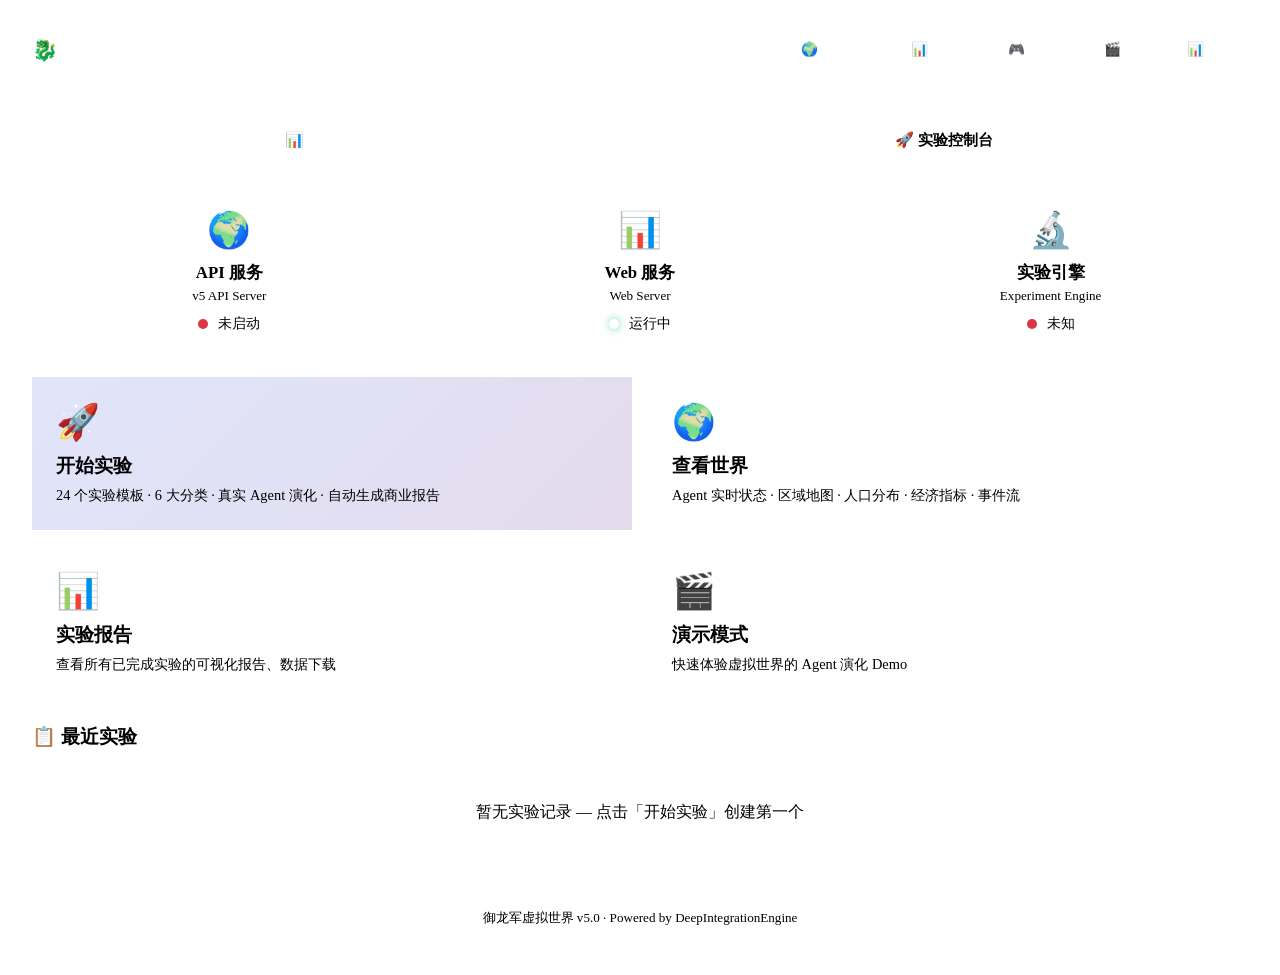
==== web/console.html @ caf09eec "Initial commit: VanX 万象界 v1.0 — 万人万相，自成一界" ====
﻿<!DOCTYPE html>
<html lang="zh-CN">
<head>
    <meta charset="UTF-8">
    <meta name="viewport" content="width=device-width, initial-scale=1.0">
    <title>御龙军虚拟世界 - 实验控制台 v5.0</title>
    <link rel="stylesheet" href="/css/main.css">
    <style>
    /* ============================================================
     * 控制台页面专用样式 — 基于 main.css CSS 变量
     * ============================================================ */

    /* --- 覆盖 header 使其适配控制台 --- */
    .console-header {
        background: linear-gradient(135deg, var(--purple), var(--violet));
        padding: 14px 24px;
        display: flex;
        align-items: center;
        justify-content: space-between;
        flex-wrap: wrap;
        gap: 10px;
        position: sticky;
        top: 0;
        z-index: 1000;
    }
    .console-header h1 { font-size: 1.3em; color: #fff; white-space: nowrap; }
    .console-header .nav-links { display: flex; gap: 8px; align-items: center; }
    .console-header .nav-links a {
        color: #fff; text-decoration: none; font-size: .85em;
        padding: 5px 12px; border-radius: 6px;
        background: rgba(255,255,255,.15); border: 1px solid rgba(255,255,255,.25);
        transition: all .2s;
    }
    .console-header .nav-links a:hover { background: rgba(255,255,255,.3); }

    /* --- 主容器 --- */
    .console-container {
        max-width: 1300px; margin: 0 auto; padding: 24px;
    }

    /* --- Dashboard: 服务状态行 --- */
    .status-row {
        display: grid; grid-template-columns: repeat(3, 1fr); gap: 16px; margin-bottom: 24px;
    }
    .status-card {
        background: var(--card); border: 1px solid var(--border);
        border-radius: var(--radius); padding: 20px; text-align: center;
        transition: all .3s;
    }
    .status-card:hover { border-color: var(--purple); transform: translateY(-3px); }
    .status-card .icon { font-size: 2.2em; margin-bottom: 10px; }
    .status-card .name { font-size: 1.05em; font-weight: bold; margin-bottom: 4px; color: var(--text); }
    .status-card .port { font-size: .82em; color: var(--muted); margin-bottom: 10px; }
    .status-dot {
        display: inline-block; width: 10px; height: 10px; border-radius: 50%;
        margin-right: 6px; background: #6c757d; vertical-align: middle;
    }
    .status-dot.online { background: var(--green); box-shadow: 0 0 8px rgba(0,184,148,.6); }
    .status-dot.offline { background: #dc3545; }
    .status-text { font-size: .88em; color: var(--text2); }

    /* --- Dashboard: 功能入口网格 --- */
    .nav-grid {
        display: grid; grid-template-columns: repeat(2, 1fr); gap: 16px; margin-bottom: 24px;
    }
    .nav-card {
        background: var(--card); border: 1px solid var(--border);
        border-radius: var(--radius); padding: 24px; cursor: pointer;
        transition: all .3s; text-decoration: none; color: inherit; display: block;
    }
    .nav-card:hover {
        border-color: var(--purple); transform: translateY(-4px);
        box-shadow: 0 10px 30px rgba(102,126,234,.25);
    }
    .nav-card.primary {
        background: linear-gradient(135deg, rgba(102,126,234,0.2) 0%, rgba(118,75,162,0.2) 100%);
        border-color: rgba(102,126,234,.4);
    }
    .nav-card .card-icon { font-size: 2.2em; margin-bottom: 10px; }
    .nav-card .card-title { font-size: 1.2em; font-weight: bold; margin-bottom: 6px; color: var(--text); }
    .nav-card .card-desc { font-size: .9em; color: var(--muted); line-height: 1.5; }

    /* --- Dashboard: 最近实验 --- */
    .section-title { font-size: 1.2em; font-weight: bold; margin-bottom: 12px; color: var(--purple); }
    .dash-panel {
        background: var(--card); border: 1px solid var(--border);
        border-radius: var(--radius); padding: 20px;
    }
    .recent-item {
        display: flex; justify-content: space-between; align-items: center;
        padding: 10px 0; border-bottom: 1px solid var(--border);
    }
    .recent-item:last-child { border-bottom: none; }
    .recent-name { font-weight: bold; color: var(--text); }
    .recent-meta { font-size: .82em; color: var(--muted); margin-top: 2px; }
    .badge {
        padding: 4px 12px; border-radius: 12px; font-size: .8em; font-weight: bold;
    }
    .badge-ok { background: var(--green); color: white; }
    .badge-run { background: var(--yellow); color: #333; }
    .badge-fail { background: #dc3545; color: white; }
    .empty-text { text-align: center; color: var(--muted); padding: 20px; }

    /* --- 步骤条 --- */
    .steps {
        display: flex; justify-content: center; gap: 12px; margin-bottom: 28px; align-items: flex-start;
    }
    .step-item { text-align: center; }
    .step-dot {
        width: 40px; height: 40px; border-radius: 50%;
        background: rgba(255,255,255,0.08); color: var(--muted);
        display: flex; align-items: center; justify-content: center;
        font-weight: bold; font-size: 1.1em; transition: all .3s;
        margin: 0 auto 4px;
    }
    .step-dot.active { background: var(--purple); color: white; box-shadow: 0 0 20px rgba(102,126,234,.5); }
    .step-dot.done { background: var(--green); color: white; }
    .step-label { font-size: .78em; color: var(--muted); }
    .step-connector {
        width: 40px; height: 2px; background: var(--border); margin-top: 19px;
    }

    /* --- 通用面板 --- */
    .c-panel {
        background: var(--card); border: 1px solid var(--border);
        border-radius: var(--radius); padding: 28px; margin-bottom: 20px;
    }
    .c-panel h2 { color: var(--purple); margin-bottom: 18px; font-size: 1.3em; }

    /* --- 分类筛选按钮 --- */
    .filter-bar { display: flex; gap: 8px; margin-bottom: 18px; flex-wrap: wrap; }
    .filter-btn {
        padding: 7px 16px; border-radius: 20px; border: 1px solid var(--border);
        background: transparent; color: var(--text2); cursor: pointer;
        font-size: .9em; transition: all .2s;
    }
    .filter-btn:hover, .filter-btn.active {
        background: var(--purple); color: white; border-color: var(--purple);
    }

    /* --- 模板网格 --- */
    .template-grid {
        display: grid; grid-template-columns: repeat(auto-fill, minmax(280px, 1fr));
        gap: 14px; margin-bottom: 18px;
    }
    .tpl-card {
        background: rgba(255,255,255,0.03); border: 2px solid var(--border);
        border-radius: var(--radius); padding: 16px; cursor: pointer; transition: all .3s;
    }
    .tpl-card:hover { border-color: var(--purple); transform: translateY(-3px); box-shadow: 0 8px 25px rgba(102,126,234,.2); }
    .tpl-card.selected { border-color: var(--purple); background: rgba(102,126,234,0.15); }
    .tpl-card .cat-badge {
        display: inline-block; font-size: .78em; padding: 2px 10px;
        border-radius: 10px; background: rgba(102,126,234,.25); margin-bottom: 6px; color: var(--text2);
    }
    .tpl-card .tpl-name { font-size: 1.1em; font-weight: bold; margin-bottom: 5px; color: var(--text); }
    .tpl-card .tpl-desc { font-size: .85em; color: var(--muted); margin-bottom: 6px; line-height: 1.4; }
    .tpl-card .tpl-meta { font-size: .8em; color: var(--muted); }
    .tpl-card .tpl-metrics { font-size: .78em; color: var(--muted); margin-top: 5px; }

    /* --- 配置表单 --- */
    .config-grid { display: grid; grid-template-columns: 1fr 1fr; gap: 18px; }
    .config-group label { display: block; font-weight: bold; margin-bottom: 6px; color: var(--text2); font-size: .92em; }
    .config-group select,
    .config-group input,
    .config-group textarea {
        width: 100%; padding: 10px; border: 1px solid var(--border);
        border-radius: 8px; background: rgba(255,255,255,0.05); color: var(--text);
        font-size: .95em; font-family: inherit;
    }
    .config-group select option { background: var(--bg2); color: var(--text); }
    .config-group textarea { resize: vertical; }
    .config-summary {
        background: rgba(102,126,234,0.1); border: 1px solid rgba(102,126,234,.25);
        border-radius: 10px; padding: 18px; margin-top: 18px;
    }
    .config-summary h3 { margin-bottom: 10px; color: var(--purple); font-size: 1.05em; }
    .config-summary .row {
        display: flex; justify-content: space-between; padding: 5px 0;
        border-bottom: 1px solid rgba(255,255,255,0.04); font-size: .92em;
    }
    .config-summary .row:last-child { border-bottom: none; }

    /* --- 用户自定义区（紫色渐变边框卡片） --- */
    .user-context-box {
        background: linear-gradient(var(--card), var(--card)) padding-box,
                    linear-gradient(135deg, #667eea, #764ba2, #667eea) border-box;
        border: 2px solid transparent;
        border-radius: var(--radius); padding: 24px; margin-bottom: 24px;
        position: relative;
        box-shadow: 0 4px 20px rgba(102,126,234,0.15);
    }
    .user-context-box:hover {
        box-shadow: 0 6px 30px rgba(102,126,234,0.25);
    }
    .user-context-box h3 { color: var(--purple); margin-bottom: 16px; font-size: 1.1em; }
    .smart-btn {
        margin-top: 10px; padding: 9px 22px;
        background: linear-gradient(90deg, #667eea, #764ba2);
        color: white; border: none; border-radius: 6px; cursor: pointer; font-size: .9em;
        transition: all .3s; font-weight: bold;
    }
    .smart-btn:hover {
        opacity: .9; transform: translateY(-1px);
        box-shadow: 0 4px 15px rgba(102,126,234,.4);
    }
    .smart-btn:disabled { opacity: .5; cursor: not-allowed; transform: none; box-shadow: none; }
    .analyze-status { margin-left: 10px; font-size: .82em; color: var(--muted); }

    /* --- 操作按钮 --- */
    .actions { display: flex; gap: 14px; justify-content: center; margin-top: 22px; }
    .btn {
        padding: 12px 30px; border: none; border-radius: 8px; font-size: 1em;
        font-weight: bold; cursor: pointer; transition: all .3s;
    }
    .btn-primary {
        background: linear-gradient(135deg, var(--purple) 0%, var(--violet) 100%); color: white;
    }
    .btn-primary:hover { opacity: .9; transform: translateY(-2px); box-shadow: 0 5px 20px rgba(102,126,234,.35); }
    .btn-primary:disabled { opacity: .4; cursor: not-allowed; transform: none; box-shadow: none; }
    .btn-secondary { background: rgba(255,255,255,0.08); color: var(--text2); border: 1px solid var(--border); }
    .btn-secondary:hover { background: rgba(255,255,255,0.15); }
    .btn-danger { background: #dc3545; color: white; }

    /* --- 进度显示 --- */
    .progress-container { text-align: center; padding: 40px 20px; }
    .progress-bar-wrap {
        width: 100%; height: 24px; background: rgba(255,255,255,0.06);
        border-radius: 12px; overflow: hidden; margin: 18px 0;
    }
    .progress-fill {
        height: 100%; background: linear-gradient(90deg, var(--purple), var(--violet), var(--green));
        width: 0%; transition: width .5s; border-radius: 12px;
    }
    .progress-pct { font-size: 2.2em; font-weight: bold; color: var(--purple); }
    .progress-stage { font-size: 1.05em; margin-top: 10px; color: var(--text2); }

    /* --- 报告区 --- */
    .report-box {
        background: rgba(0,0,0,0.25); border: 1px solid var(--border);
        border-radius: 10px; padding: 22px;
        white-space: pre-wrap; font-family: 'Consolas', 'Courier New', monospace;
        font-size: .88em; max-height: 600px; overflow-y: auto;
        line-height: 1.6; color: var(--text2);
    }
    .report-actions { display: flex; gap: 10px; margin-bottom: 14px; flex-wrap: wrap; }

    /* --- 实验历史列表 --- */
    .exp-list { margin-top: 12px; }
    .exp-item {
        display: flex; justify-content: space-between; align-items: center;
        padding: 12px 14px; background: rgba(255,255,255,0.03); border-radius: 8px;
        margin-bottom: 8px; border: 1px solid var(--border);
    }
    .status-badge {
        padding: 4px 12px; border-radius: 12px; font-size: .82em; font-weight: bold;
    }
    .status-completed { background: var(--green); color: white; }
    .status-running { background: var(--yellow); color: #333; }
    .status-failed { background: #dc3545; color: white; }
    .status-pending { background: #6c757d; color: white; }
    .status-initializing { background: var(--cyan); color: #333; }
    .status-generating_report { background: var(--yellow); color: #333; }

    .hidden { display: none !important; }

    .footer-console {
        text-align: center; margin-top: 30px; padding: 16px;
        color: var(--muted); font-size: .82em;
    }

    /* --- 视图切换 --- */
    .view-tabs {
        display: flex; gap: 0; margin-bottom: 24px; background: var(--card);
        border-radius: var(--radius); overflow: hidden; border: 1px solid var(--border);
    }
    .view-tab {
        flex: 1; padding: 14px; text-align: center; cursor: pointer;
        font-weight: bold; color: var(--muted); transition: all .2s;
        border: none; background: none; font-size: .95em;
    }
    .view-tab:hover { color: var(--text); background: rgba(255,255,255,0.04); }
    .view-tab.active {
        color: white; background: var(--purple);
    }

    @media (max-width: 768px) {
        .status-row { grid-template-columns: 1fr; }
        .nav-grid { grid-template-columns: 1fr; }
        .config-grid { grid-template-columns: 1fr; }
        .template-grid { grid-template-columns: 1fr; }
        .console-header { flex-direction: column; text-align: center; }
    }
    </style>
</head>
<body>

<!-- ============================================================ -->
<!-- Header 导航 -->
<!-- ============================================================ -->
<div class="console-header">
    <h1>🐉 御龙军虚拟世界 · 实验控制台</h1>
    <nav class="nav-links" style="display:flex;gap:8px;align-items:center">
        <a href="/" class="nav-btn">🌍 世界地图</a>
        <a href="/dashboard" class="nav-btn">📊 仪表盘</a>
        <a href="/console" class="nav-btn active">🎮 控制台</a>
        <a href="/demo" class="nav-btn">🎬 演示</a>
        <a href="/reports" class="nav-btn">📊 报告</a>
    </nav>
</div>

<!-- ============================================================ -->
<!-- 主容器 -->
<!-- ============================================================ -->
<div class="console-container">

    <!-- 视图切换：Dashboard / 实验控制台 -->
    <div class="view-tabs">
        <button class="view-tab active" onclick="switchView('dashboard', this)">📊 Dashboard</button>
        <button class="view-tab" onclick="switchView('experiment', this)">🚀 实验控制台</button>
    </div>

    <!-- ========== Dashboard 视图 ========== -->
    <div id="viewDashboard">

        <!-- 服务状态 -->
        <div class="status-row">
            <div class="status-card">
                <div class="icon">🌍</div>
                <div class="name">API 服务</div>
                <div class="port">v5 API Server</div>
                <div>
                    <span class="status-dot" id="dotApi"></span>
                    <span class="status-text" id="stApi">检测中...</span>
                </div>
            </div>
            <div class="status-card">
                <div class="icon">📊</div>
                <div class="name">Web 服务</div>
                <div class="port">Web Server</div>
                <div>
                    <span class="status-dot online" id="dotWeb"></span>
                    <span class="status-text" id="stWeb">运行中</span>
                </div>
            </div>
            <div class="status-card">
                <div class="icon">🔬</div>
                <div class="name">实验引擎</div>
                <div class="port">Experiment Engine</div>
                <div>
                    <span class="status-dot" id="dotExp"></span>
                    <span class="status-text" id="stExp">检测中...</span>
                </div>
            </div>
        </div>

        <!-- 快捷入口 -->
        <div class="nav-grid">
            <a class="nav-card primary" href="javascript:void(0)" onclick="switchView('experiment', document.querySelectorAll('.view-tab')[1])">
                <div class="card-icon">🚀</div>
                <div class="card-title">开始实验</div>
                <div class="card-desc">24 个实验模板 · 6 大分类 · 真实 Agent 演化 · 自动生成商业报告</div>
            </a>
            <a class="nav-card" href="/">
                <div class="card-icon">🌍</div>
                <div class="card-title">查看世界</div>
                <div class="card-desc">Agent 实时状态 · 区域地图 · 人口分布 · 经济指标 · 事件流</div>
            </a>
            <a class="nav-card" href="/reports">
                <div class="card-icon">📊</div>
                <div class="card-title">实验报告</div>
                <div class="card-desc">查看所有已完成实验的可视化报告、数据下载</div>
            </a>
            <a class="nav-card" href="/demo">
                <div class="card-icon">🎬</div>
                <div class="card-title">演示模式</div>
                <div class="card-desc">快速体验虚拟世界的 Agent 演化 Demo</div>
            </a>
        </div>

        <!-- 最近实验 -->
        <div class="section-title">📋 最近实验</div>
        <div class="dash-panel">
            <div id="recentExps">
                <div class="empty-text">暂无实验记录 — 点击「开始实验」创建第一个</div>
            </div>
        </div>
    </div>

    <!-- ========== 实验控制台视图 ========== -->
    <div id="viewExperiment" class="hidden">

        <!-- 步骤条 -->
        <div class="steps">
            <div class="step-item">
                <div class="step-dot active" id="sd1">1</div>
                <div class="step-label">选模板</div>
            </div>
            <div class="step-connector"></div>
            <div class="step-item">
                <div class="step-dot" id="sd2">2</div>
                <div class="step-label">配参数</div>
            </div>
            <div class="step-connector"></div>
            <div class="step-item">
                <div class="step-dot" id="sd3">3</div>
                <div class="step-label">运行</div>
            </div>
            <div class="step-connector"></div>
            <div class="step-item">
                <div class="step-dot" id="sd4">4</div>
                <div class="step-label">查看结果</div>
            </div>
        </div>

        <!-- STEP 1: 选择模板 -->
        <div class="c-panel" id="step1">
            <h2>🎯 第 1 步：选择实验模板（24 个场景）</h2>
            <div class="filter-bar" id="filterBar"></div>
            <div class="template-grid" id="templateGrid"></div>
            <div class="actions">
                <button class="btn btn-primary" id="btnToStep2" disabled onclick="goStep(2)">
                    下一步：配置参数 →
                </button>
            </div>
        </div>

        <!-- STEP 2: 配置参数 -->
        <div class="c-panel hidden" id="step2">
            <h2>⚙️ 第 2 步：描述你的项目 & 配置参数</h2>

            <!-- 用户自定义区（紫色渐变边框卡片） -->
            <div class="user-context-box">
                <h3>📝 你的项目信息（选填但强烈建议填写）</h3>
                <div class="config-group" style="margin-bottom:16px;">
                    <label>📄 项目/产品/政策描述</label>
                    <textarea id="cfgDescription" rows="4"
                        placeholder="例如：我们正在开发一款面向 Z 世代的社交健身 App，主打运动打卡 + 社交分享，计划 Q3 上线..."></textarea>
                    <div style="display:flex; align-items:center; margin-top:10px; gap:10px;">
                        <button class="smart-btn" id="btnSmartAnalyze" onclick="smartAnalyze()">🤖 智能分析（根据描述自动填充下方字段）</button>
                        <span class="analyze-status" id="analyzeStatus"></span>
                    </div>
                </div>
                <div style="display:grid; grid-template-columns:1fr 1fr; gap:15px;">
                    <div class="config-group">
                        <label>🎯 最关注的指标（你最想看什么结果）</label>
                        <textarea id="cfgFocusMetrics" rows="2"
                            placeholder="例如：用户留存率、月活增长、付费转化率、口碑传播系数"></textarea>
                    </div>
                    <div class="config-group">
                        <label>✅ 期望达到的目标效果</label>
                        <textarea id="cfgGoals" rows="2"
                            placeholder="例如：6 个月内月活突破 50 万、留存率 > 40%、付费率 > 5%"></textarea>
                    </div>
                </div>
                <div class="config-group" style="margin-top:15px;">
                    <label>⚠️ 特别担心的风险（可选）</label>
                    <input id="cfgRisks" type="text" placeholder="例如：竞品抄袭、用户增长瓶颈、资金链断裂">
                </div>
            </div>

            <!-- 演化参数 -->
            <h3 style="color:var(--purple); margin-bottom:14px;">🔧 演化参数</h3>
            <div class="config-grid">
                <div class="config-group">
                    <label>👥 Agent 数量</label>
                    <select id="cfgAgents">
                        <option value="200">200（极速测试，~30秒）</option>
                        <option value="500">500（快速测试，~1分钟）</option>
                        <option value="1000" selected>1,000（标准，~2分钟）</option>
                        <option value="3000">3,000（精确，~5分钟）</option>
                        <option value="5000">5,000（高精度，~10分钟）</option>
                        <option value="10000">10,000（专业级，~20分钟）</option>
                    </select>
                </div>
                <div class="config-group">
                    <label>⏱️ 演化时长</label>
                    <select id="cfgDuration">
                        <option value="6">6 个月（快速验证）</option>
                        <option value="12" selected>12 个月（标准周期）</option>
                        <option value="24">24 个月（中期趋势）</option>
                        <option value="60">60 个月（长期分析）</option>
                        <option value="120">120 个月（深度研究）</option>
                    </select>
                </div>
                <div class="config-group">
                    <label>⚡ 时间倍速</label>
                    <select id="cfgSpeed">
                        <option value="1">1x（实时）</option>
                        <option value="2">2x</option>
                        <option value="5">5x</option>
                        <option value="10" selected>10x</option>
                        <option value="50">50x</option>
                        <option value="100">100x</option>
                    </select>
                </div>
                <div class="config-group">
                    <label>🔬 A/B 对比测试</label>
                    <div style="display:flex;align-items:center;gap:10px;margin-top:5px;">
                        <label style="display:flex;align-items:center;gap:6px;cursor:pointer;font-size:.9em;">
                            <input type="checkbox" id="cfgABTest" onchange="toggleABConfig()"> 启用 A/B 对比
                        </label>
                    </div>
                    <div id="abConfigPanel" style="display:none;margin-top:10px;padding:12px;background:rgba(102,126,234,0.08);border:1px solid rgba(102,126,234,0.2);border-radius:8px;">
                        <label style="font-size:.85em;color:var(--text2);">对照组描述（B 组，默认无干预）</label>
                        <textarea id="cfgABVariant" rows="2" placeholder="例如：不做任何营销推广，保持自然增长" style="width:100%;padding:8px;border:1px solid rgba(255,255,255,0.15);border-radius:6px;background:rgba(255,255,255,0.06);color:var(--text);font-size:.9em;margin-top:4px;resize:vertical;"></textarea>
                    </div>
                </div>
            </div>
            <div class="config-summary" id="configSummary"></div>
            <div class="actions">
                <button class="btn btn-secondary" onclick="goStep(1)">← 返回选模板</button>
                <button class="btn btn-primary" onclick="startExperiment()">🚀 启动实验</button>
            </div>
        </div>

        <!-- STEP 3: 执行进度 -->
        <div class="c-panel hidden" id="step3">
            <div class="progress-container">
                <h2 style="color:var(--purple);">🔬 实验执行中</h2>
                <div class="progress-pct" id="pctText">0%</div>
                <div class="progress-bar-wrap"><div class="progress-fill" id="progressFill"></div></div>
                <div class="progress-stage" id="stageText">准备中...</div>
                <div style="margin-top:18px; color:var(--muted);" id="expIdText"></div>
            </div>
        </div>

        <!-- STEP 4: 报告 -->
        <div class="c-panel hidden" id="step4">
            <h2>📊 实验报告</h2>
            <div class="report-actions">
                <button class="btn btn-primary" onclick="goStep(1)">🔄 启动新实验</button>
                <button class="btn btn-secondary" onclick="downloadReport('excel')">📥 下载报告</button>
                <button class="btn btn-secondary" id="btnVisual" style="display:none" onclick="openVisualReport()">📊 查看可视化报告</button>
                <button class="btn btn-secondary" id="btnCSV" style="display:none" onclick="downloadCSV()">📈 下载月度数据CSV</button>
            </div>
            <div class="report-box" id="reportContent"></div>
        </div>

        <!-- 实验历史 -->
        <div class="c-panel" style="margin-top:16px;">
            <h2>📋 实验历史</h2>
            <div class="exp-list" id="expList">
                <p style="color:var(--muted); text-align:center;">暂无实验记录</p>
            </div>
        </div>
    </div>

    <div class="footer-console">
        御龙军虚拟世界 v5.0 · Powered by DeepIntegrationEngine
    </div>
</div>

<!-- ============================================================ -->
<!-- JavaScript -->
<!-- ============================================================ -->
<script>
// ---- 分类映射 ----
const catMap = {
    "education": {"icon": "📚", "label": "教育"},
    "business": {"icon": "💼", "label": "商业"},
    "policy": {"icon": "🏛️", "label": "政策"},
    "social": {"icon": "👥", "label": "社会"},
    "health": {"icon": "🏥", "label": "健康"},
    "tech": {"icon": "💻", "label": "科技"}
};

// ---- 模板预设文字 ----
const PRESETS = {
    'biz_001': { desc: '我们计划推出一款新产品/服务，目标市场为[请填写目标人群]，定价约[X]元，主打[核心卖点]。', focus: '市场渗透率、用户增长率、客户满意度、利润率、复购率', goals: '上线6个月内获得[X]名付费用户，月营收突破[X]万元', risks: '竞品模仿、获客成本过高、用户留存不足' },
    'biz_002': { desc: '我们正在对比两种营销策略：[策略A] vs [策略B]，预算各[X]万元。', focus: '转化率、客户获取成本(CAC)、品牌知名度、ROI', goals: 'ROI达到3倍以上，单个获客成本控制在[X]元以内', risks: '预算浪费、渠道效果不达预期' },
    'biz_003': { desc: '公司正在进行[数字化转型/组织架构调整]，涉及[X]名员工。', focus: '员工满意度、离职率、生产率、变革接受度', goals: '变革后生产率提升20%，员工满意度>70分', risks: '员工抵触、关键人才流失' },
    'biz_004': { desc: '在[城市/地区]建设创业孵化器，目标吸引[X]个创业团队。', focus: '创业率、初创企业存活率、创新指数、就业创造数', goals: '3年内孵化[X]家企业，存活率>60%', risks: '优质项目不足、资金回报周期长' },
    'edu_001': { desc: '在[地区]推行[教育政策/课程改革]，覆盖[X]所学校。', focus: '升学率、就业率、平均收入、教育满意度', goals: '升学率提升至70%以上，就业率>90%', risks: '师资不足、执行阻力、资金不到位' },
    'edu_002': { desc: '研究[地区/群体]的教育公平问题。', focus: '阶层流动性、教育基尼系数、奖学金覆盖率', goals: '阶层流动性提升至30%以上', risks: '数据偏差、政策执行不力' },
    'edu_003': { desc: '评估在线教育平台对传统教育的影响。', focus: '在线课程注册率、学习效果、完课率、成本效益', goals: '在线学习效果达到线下80%以上', risks: '学习效果不佳、数字鸿沟' },
    'edu_004': { desc: '推动终身学习文化，为在职人员提供技能培训。', focus: '成人学习参与率、职业转换率、收入增长', goals: '成人学习参与率达50%', risks: '学习动力不足、时间冲突' },
    'pol_001': { desc: '评估税收政策调整对经济和社会的影响。', focus: 'GDP增长、贫富差距(基尼系数)、税收收入', goals: 'GDP增长3%以上，基尼系数降至0.35以下', risks: '资本外流、企业外迁' },
    'pol_002': { desc: '试行全民基本收入(UBI)，每人每月发放[X]元。', focus: '就业率、贫困率、幸福感、创业率', goals: '贫困率降至5%以下', risks: '通胀、财政压力、工作积极性下降' },
    'pol_003': { desc: '推行住房政策，目标解决[X]万人的住房问题。', focus: '房价收入比、住房自有率、租房负担率', goals: '房价收入比降至5以下', risks: '房价扭曲、市场扭曲' },
    'pol_004': { desc: '推行医疗改革方案，覆盖[X]万人。', focus: '人均医疗支出、预期寿命、满意度', goals: '预期寿命提升至82岁', risks: '财政负担、医疗资源不足' },
    'soc_001': { desc: '模拟城市化进程，研究人口迁移影响。', focus: '城市化率、城乡收入差距、通勤时间', goals: '城市化率达75%', risks: '城市病、农村空心化' },
    'soc_002': { desc: '研究人口老龄化趋势及影响。', focus: '抚养比、养老金可持续性、医疗支出', goals: '养老金可持续性>80%', risks: '劳动力短缺、养老金缺口' },
    'soc_003': { desc: '研究影响社会阶层流动的因素。', focus: '代际收入弹性、教育流动性、职业流动性', goals: '代际收入弹性降至0.3以下', risks: '数据局限、政策滞后' },
    'soc_004': { desc: '模拟多元文化融合过程。', focus: '文化多样性指数、社会凝聚力、歧视事件率', goals: '社会凝聚力>70分', risks: '文化冲突、极端主义' },
    'hlt_001': { desc: '模拟传染病在人群中的传播。', focus: '感染率、死亡率、医疗挤兑程度', goals: '感染率控制在30%以下', risks: '变异、防控疲劳' },
    'hlt_002': { desc: '研究工作压力对心理健康的影响。', focus: '抑郁率、焦虑率、心理治疗覆盖率', goals: '抑郁率控制在10%以下', risks: '污名化、资源不足' },
    'hlt_003': { desc: '推广健康生活方式干预计划。', focus: '肥胖率、运动参与率、慢性病发病率', goals: '肥胖率降至20%以下', risks: '依从性差、效果滞后' },
    'hlt_004': { desc: '优化医疗资源分配。', focus: '等待时间、治疗可及性、健康结果', goals: '平均等待时间<30分钟', risks: '资源争夺、技术障碍' },
    'tech_001': { desc: '研究新技术在行业中的扩散规律。', focus: '采用率、扩散速度、创新者比例', goals: '技术采用率达70%', risks: '技术壁垒、成本过高' },
    'tech_002': { desc: '评估AI自动化对就业的影响。', focus: '失业率、生产率、收入不平等', goals: '失业率控制在6%以下', risks: '大规模失业、技能断层' },
    'tech_003': { desc: '研究社交媒体对舆论的影响。', focus: '信息传播速度、极化程度、假新闻比例', goals: '社会极化程度<0.4', risks: '信息茧房、极端化' },
    'tech_004': { desc: '模拟绿色技术转型路径。', focus: '碳排放量、绿色就业数、转型成本', goals: '碳排放减少50%', risks: '转型成本过高、能源安全' }
};

const CAT_PRESETS = {
    'business': { desc: '我们计划推出一款新产品/服务...', focus: '市场渗透率、用户增长率、客户满意度', goals: '6个月内达到核心目标', risks: '竞品、获客成本、留存' },
    'education': { desc: '我们计划推行一项教育改革...', focus: '升学率、就业率、学习效果', goals: '提升教育质量和公平性', risks: '执行阻力、资金、效果滞后' },
    'policy': { desc: '我们计划推行一项公共政策...', focus: 'GDP、就业率、公平性指标', goals: '改善社会经济指标', risks: '政治阻力、执行偏差' },
    'social': { desc: '研究某个社会现象/趋势...', focus: '社会流动性、公平性、幸福感', goals: '促进社会和谐发展', risks: '数据偏差、文化因素' },
    'health': { desc: '推行一项健康干预/医疗改革...', focus: '发病率、治疗率、医疗支出', goals: '改善人群健康水平', risks: '依从性、资源不足' },
    'tech': { desc: '研究一项新技术的影响/推广...', focus: '采用率、生产率、就业影响', goals: '促进技术进步和产业升级', risks: '技术壁垒、社会冲击' }
};

// ---- 状态变量 ----
let templates = [];
let selectedTemplate = null;
let currentExpId = null;
let pollTimer = null;

// ============================================================
// 视图切换
// ============================================================
function switchView(view, tabEl) {
    document.querySelectorAll('.view-tab').forEach(t => t.classList.remove('active'));
    tabEl.classList.add('active');
    document.getElementById('viewDashboard').classList.toggle('hidden', view !== 'dashboard');
    document.getElementById('viewExperiment').classList.toggle('hidden', view !== 'experiment');
}

// ============================================================
// Dashboard: 服务状态检测
// ============================================================
function checkApiStatus() {
    fetch('/api/stats', { signal: AbortSignal.timeout(3000) })
        .then(r => {
            if (r.ok) {
                document.getElementById('dotApi').classList.add('online');
                document.getElementById('dotApi').classList.remove('offline');
                document.getElementById('stApi').textContent = '运行中';
                document.getElementById('dotExp').classList.add('online');
                document.getElementById('dotExp').classList.remove('offline');
                document.getElementById('stExp').textContent = '就绪';
            } else { throw new Error(); }
        })
        .catch(() => {
            document.getElementById('dotApi').classList.add('offline');
            document.getElementById('dotApi').classList.remove('online');
            document.getElementById('stApi').textContent = '未启动';
            document.getElementById('dotExp').classList.add('offline');
            document.getElementById('dotExp').classList.remove('online');
            document.getElementById('stExp').textContent = '未知';
        });
}

// ============================================================
// Dashboard: 最近实验
// ============================================================
function loadRecentExps() {
    fetch('/api/v1/experiments').then(r => r.json()).then(data => {
        const list = (data.experiments || []).slice(-5).reverse();
        const el = document.getElementById('recentExps');
        if (list.length === 0) {
            el.innerHTML = '<div class="empty-text">暂无实验记录 — 点击「开始实验」创建第一个</div>';
            return;
        }
        el.innerHTML = list.map(e => {
            const statusMap = {
                completed: ['已完成', 'badge-ok'],
                running: ['执行中', 'badge-run'],
                failed: ['失败', 'badge-fail'],
                pending: ['等待中', ''],
                initializing: ['初始化', 'badge-run'],
                generating_report: ['生成报告', 'badge-run']
            };
            const [label, cls] = statusMap[e.status] || [e.status, ''];
            return '<div class="recent-item">' +
                '<div><div class="recent-name">' + (e.template_name || e.experiment_id) + '</div>' +
                '<div class="recent-meta">' + e.experiment_id + ' | ' +
                (e.agent_count || 0).toLocaleString() + ' Agent | ' + (e.duration_months || 0) + '月</div></div>' +
                '<span class="badge ' + cls + '">' + label + ' ' + (e.progress || 0) + '%</span></div>';
        }).join('');
    }).catch(() => {});
}

// ============================================================
// 实验控制台: 模板
// ============================================================
function loadTemplates() {
    fetch('/api/v1/templates').then(r => r.json()).then(data => {
        templates = data.templates || [];
        renderFilters();
        renderTemplates(templates);
    }).catch(() => {
        document.getElementById('templateGrid').innerHTML =
            '<div class="empty-text">⚠️ 无法加载模板，请确认 API 服务已启动</div>';
    });
}

function renderFilters() {
    const cats = [...new Set(templates.map(t => t.category))];
    let html = '<button class="filter-btn active" onclick="filterCat(null, this)">全部 (' + templates.length + ')</button>';
    cats.forEach(c => {
        const info = catMap[c] || { icon: '📁', label: c };
        const count = templates.filter(t => t.category === c).length;
        html += '<button class="filter-btn" onclick="filterCat(\'' + c + '\', this)">' + info.icon + ' ' + info.label + ' (' + count + ')</button>';
    });
    document.getElementById('filterBar').innerHTML = html;
}

function filterCat(cat, el) {
    document.querySelectorAll('.filter-btn').forEach(b => b.classList.remove('active'));
    el.classList.add('active');
    const filtered = cat ? templates.filter(t => t.category === cat) : templates;
    renderTemplates(filtered);
}

function renderTemplates(list) {
    const grid = document.getElementById('templateGrid');
    if (list.length === 0) {
        grid.innerHTML = '<div class="empty-text">该分类暂无模板</div>';
        return;
    }
    grid.innerHTML = list.map(t => {
        const info = catMap[t.category] || { icon: '📁', label: t.category };
        const sel = selectedTemplate && selectedTemplate.template_id === t.template_id ? ' selected' : '';
        return '<div class="tpl-card' + sel + '" onclick="selectTpl(\'' + t.template_id + '\', this)">' +
            '<span class="cat-badge">' + info.icon + ' ' + info.label + '</span>' +
            '<div class="tpl-name">' + t.name + '</div>' +
            '<div class="tpl-desc">' + t.description + '</div>' +
            '<div class="tpl-meta">⏱️ ' + t.duration_months + '月 | 👥 推荐' + t.agent_count.toLocaleString() + ' Agent</div>' +
            '<div class="tpl-metrics">📈 指标：' + t.key_metrics.join('、') + '</div>' +
            '</div>';
    }).join('');
}

function selectTpl(id, el) {
    selectedTemplate = templates.find(t => t.template_id === id);
    document.querySelectorAll('.tpl-card').forEach(c => c.classList.remove('selected'));
    if (el) el.classList.add('selected');
    document.getElementById('btnToStep2').disabled = false;
}

// ============================================================
// 步骤导航
// ============================================================
function goStep(n) {
    for (let i = 1; i <= 4; i++) {
        document.getElementById('step' + i).classList.toggle('hidden', i !== n);
        const dot = document.getElementById('sd' + i);
        dot.classList.remove('active', 'done');
        if (i < n) dot.classList.add('done');
        if (i === n) dot.classList.add('active');
    }
    if (n === 2 && selectedTemplate) {
        const preset = PRESETS[selectedTemplate.template_id] || CAT_PRESETS[selectedTemplate.category] || {};
        const descEl = document.getElementById('cfgDescription');
        const focusEl = document.getElementById('cfgFocusMetrics');
        const goalsEl = document.getElementById('cfgGoals');
        const risksEl = document.getElementById('cfgRisks');
        if (!descEl.value.trim()) descEl.value = preset.desc || '';
        if (!focusEl.value.trim()) focusEl.value = preset.focus || '';
        if (!goalsEl.value.trim()) goalsEl.value = preset.goals || '';
        if (!risksEl.value.trim()) risksEl.value = preset.risks || '';
        updateConfigSummary();
    }
}

function toggleABConfig() {
    const panel = document.getElementById('abConfigPanel');
    const checked = document.getElementById('cfgABTest').checked;
    panel.style.display = checked ? 'block' : 'none';
}

function updateConfigSummary() {
    if (!selectedTemplate) return;
    const agents = document.getElementById('cfgAgents').value;
    const dur = document.getElementById('cfgDuration').value;
    const speed = document.getElementById('cfgSpeed').value;
    const desc = document.getElementById('cfgDescription').value.trim();
    const focus = document.getElementById('cfgFocusMetrics').value.trim();
    const goals = document.getElementById('cfgGoals').value.trim();
    let html = '<h3>📋 实验概要</h3>' +
        '<div class="row"><span>模板</span><span>' + selectedTemplate.name + '</span></div>' +
        '<div class="row"><span>分类</span><span>' + selectedTemplate.category + '</span></div>' +
        '<div class="row"><span>Agent 数量</span><span>' + parseInt(agents).toLocaleString() + '</span></div>' +
        '<div class="row"><span>演化时长</span><span>' + dur + ' 个月</span></div>' +
        '<div class="row"><span>时间倍速</span><span>' + speed + 'x</span></div>' +
        '<div class="row"><span>模板指标</span><span>' + selectedTemplate.key_metrics.join('、') + '</span></div>';
    if (desc) html += '<div class="row"><span>📄 项目描述</span><span style="max-width:400px;text-align:right;">' + desc.substring(0, 80) + (desc.length > 80 ? '...' : '') + '</span></div>';
    if (focus) html += '<div class="row"><span>🎯 关注指标</span><span>' + focus + '</span></div>';
    if (goals) html += '<div class="row"><span>✅ 目标效果</span><span>' + goals + '</span></div>';
    document.getElementById('configSummary').innerHTML = html;
}

// 输入框变化时自动刷新概要
['cfgDescription', 'cfgFocusMetrics', 'cfgGoals', 'cfgAgents', 'cfgDuration', 'cfgSpeed'].forEach(id => {
    const el = document.getElementById(id);
    if (el) {
        el.addEventListener('input', updateConfigSummary);
        el.addEventListener('change', updateConfigSummary);
    }
});

// 智能分析（含前端关键词匹配回退）
function smartAnalyze() {
    const desc = document.getElementById('cfgDescription').value.trim();
    if (!desc || desc.length < 10) {
        alert('请先输入至少10个字的项目描述');
        return;
    }
    const btn = document.getElementById('btnSmartAnalyze');
    btn.disabled = true;
    document.getElementById('analyzeStatus').textContent = '🔄 分析中...';

    // 先尝试 API 智能分析
    fetch('/api/v1/smart_analyze', {
        method: 'POST',
        headers: { 'Content-Type': 'application/json' },
        body: JSON.stringify({
            description: desc,
            template_id: selectedTemplate ? selectedTemplate.template_id : ''
        }),
        signal: AbortSignal.timeout(8000)
    }).then(r => r.json()).then(data => {
        if (data.focus_metrics) document.getElementById('cfgFocusMetrics').value = data.focus_metrics;
        if (data.goals) document.getElementById('cfgGoals').value = data.goals;
        if (data.risks) document.getElementById('cfgRisks').value = data.risks;
        // 如果 API 推荐了模板，高亮提示
        if (data.recommended_template && !selectedTemplate) {
            document.getElementById('analyzeStatus').textContent = '✅ 已自动填充 | 推荐模板: ' + data.recommended_template;
        } else {
            document.getElementById('analyzeStatus').textContent = '✅ 已自动填充';
        }
        updateConfigSummary();
        btn.disabled = false;
        setTimeout(() => { document.getElementById('analyzeStatus').textContent = ''; }, 5000);
    }).catch(() => {
        // API 不可用 → 前端关键词匹配回退
        const result = localSmartAnalyze(desc);
        if (result.focus) document.getElementById('cfgFocusMetrics').value = result.focus;
        if (result.goals) document.getElementById('cfgGoals').value = result.goals;
        if (result.risks) document.getElementById('cfgRisks').value = result.risks;
        document.getElementById('analyzeStatus').textContent = '✅ 已智能填充（本地分析）';
        updateConfigSummary();
        btn.disabled = false;
        setTimeout(() => { document.getElementById('analyzeStatus').textContent = ''; }, 5000);
    });
}

// 前端关键词匹配分析
function localSmartAnalyze(desc) {
    const d = desc.toLowerCase();
    const result = { focus: '', goals: '', risks: '', recommendedTemplates: [] };

    // 关键词 → 指标/目标/风险映射
    const rules = [
        {
            keywords: ['app', '应用', '产品', '上线', '用户', '社交', '健身', '电商', '平台'],
            focus: '用户留存率、月活增长率、付费转化率、DAU/MAU',
            goals: '6个月内获得目标用户量，留存率>40%，付费率>5%',
            risks: '竞品抄袭、获客成本过高、用户留存不足',
            templates: ['biz_001']
        },
        {
            keywords: ['营销', '推广', '广告', '品牌', '渠道', '获客'],
            focus: '转化率、客户获取成本(CAC)、品牌知名度、ROI',
            goals: 'ROI达到3倍以上，单个获客成本可控',
            risks: '预算浪费、渠道效果不达预期',
            templates: ['biz_002']
        },
        {
            keywords: ['教育', '学校', '学生', '课程', '培训', '教学', '学习'],
            focus: '升学率、学习效果、课程完成率、教育满意度',
            goals: '提升教育质量和公平性，学习效果显著提升',
            risks: '师资不足、执行阻力、效果滞后',
            templates: ['edu_001', 'edu_003']
        },
        {
            keywords: ['政策', '税收', '补贴', '法规', '改革', '公共'],
            focus: 'GDP增长、就业率、公平性指标、社会满意度',
            goals: '改善社会经济指标，减少不平等',
            risks: '政治阻力、执行偏差、意外后果',
            templates: ['pol_001']
        },
        {
            keywords: ['健康', '医疗', '疫情', '传染病', '心理', '医院'],
            focus: '发病率、治疗率、医疗可及性、健康结果',
            goals: '改善人群健康水平，降低发病率',
            risks: '资源不足、依从性差、效果滞后',
            templates: ['hlt_001', 'hlt_004']
        },
        {
            keywords: ['ai', '人工智能', '技术', '自动化', '创新', '数字化'],
            focus: '技术采用率、生产率提升、就业影响、创新指数',
            goals: '促进技术进步和产业升级',
            risks: '技术壁垒、失业冲击、伦理风险',
            templates: ['tech_001', 'tech_002']
        },
        {
            keywords: ['社交', '媒体', '舆论', '传播', '信息'],
            focus: '信息传播速度、用户参与度、极化程度',
            goals: '提升正面传播效果，控制负面影响',
            risks: '信息茧房、极端化、假新闻',
            templates: ['tech_003']
        },
        {
            keywords: ['城市', '人口', '迁移', '城市化', '房价', '住房'],
            focus: '城市化率、城乡收入差距、住房可及性',
            goals: '促进均衡发展，改善居住条件',
            risks: '城市病、农村空心化、房价泡沫',
            templates: ['soc_001', 'pol_003']
        },
        {
            keywords: ['创业', '孵化', '投资', '融资', '初创'],
            focus: '创业率、初创企业存活率、创新指数、就业创造数',
            goals: '3年内孵化目标数量企业，存活率>60%',
            risks: '优质项目不足、资金回报周期长',
            templates: ['biz_004']
        },
        {
            keywords: ['老龄', '养老', '退休', '老年'],
            focus: '抚养比、养老金可持续性、医疗支出',
            goals: '养老金可持续性>80%',
            risks: '劳动力短缺、养老金缺口',
            templates: ['soc_002']
        },
        {
            keywords: ['绿色', '碳', '环保', '能源', '可持续'],
            focus: '碳排放量、绿色就业数、转型成本',
            goals: '碳排放减少50%',
            risks: '转型成本过高、能源安全',
            templates: ['tech_004']
        }
    ];

    let bestMatch = null;
    let bestScore = 0;
    for (const rule of rules) {
        const score = rule.keywords.filter(k => d.includes(k)).length;
        if (score > bestScore) {
            bestScore = score;
            bestMatch = rule;
        }
    }

    if (bestMatch && bestScore > 0) {
        result.focus = bestMatch.focus;
        result.goals = bestMatch.goals;
        result.risks = bestMatch.risks;
        result.recommendedTemplates = bestMatch.templates;
    } else {
        // 通用回退
        result.focus = '市场渗透率、用户增长率、投资回报率';
        result.goals = '达到预期目标，实现可持续增长';
        result.risks = '市场竞争、执行风险、资源不足';
    }

    return result;
}

// ============================================================
// 启动实验
// ============================================================
function startExperiment() {
    if (!selectedTemplate) return alert('请先选择模板');
    const agents = parseInt(document.getElementById('cfgAgents').value);
    const dur = parseInt(document.getElementById('cfgDuration').value);
    const speed = parseInt(document.getElementById('cfgSpeed').value);
    const description = document.getElementById('cfgDescription').value.trim();
    const focus_metrics = document.getElementById('cfgFocusMetrics').value.trim();
    const goals = document.getElementById('cfgGoals').value.trim();
    const risks = document.getElementById('cfgRisks').value.trim();

    goStep(3);

    fetch('/api/v1/experiments', {
        method: 'POST',
        headers: { 'Content-Type': 'application/json' },
        body: JSON.stringify({
            template_id: selectedTemplate.template_id,
            agent_count: agents,
            duration_months: dur,
            speed: speed,
            user_context: { description, focus_metrics, goals, risks }
        })
    }).then(r => r.json()).then(data => {
        if (data.experiment_id) {
            currentExpId = data.experiment_id;
            document.getElementById('expIdText').textContent = '实验 ID: ' + currentExpId;
            startPolling();
        } else {
            alert('创建失败: ' + (data.error || '未知错误'));
            goStep(2);
        }
    }).catch(err => {
        alert('请求失败: ' + err);
        goStep(2);
    });
}

function startPolling() {
    if (pollTimer) clearInterval(pollTimer);
    pollTimer = setInterval(pollProgress, 1500);
}

function pollProgress() {
    if (!currentExpId) return;
    fetch('/api/v1/experiments/' + currentExpId).then(r => r.json()).then(exp => {
        const pct = exp.progress || 0;
        document.getElementById('progressFill').style.width = pct + '%';
        document.getElementById('pctText').textContent = pct + '%';
        document.getElementById('stageText').textContent = exp.stage || '执行中...';

        if (exp.status === 'completed') {
            clearInterval(pollTimer);
            showReport(exp);
        } else if (exp.status === 'failed') {
            clearInterval(pollTimer);
            alert('实验失败: ' + (exp.error || '').substring(0, 200));
            goStep(2);
        }
    }).catch(() => {});
}

function showReport(exp) {
    goStep(4);
    document.getElementById('reportContent').textContent = exp.report_content || '报告生成中...';
    if (exp.html_report_path) {
        document.getElementById('btnVisual').style.display = 'inline-block';
    }
    if (exp.user_report_files) {
        document.getElementById('btnCSV').style.display = 'inline-block';
    }
    refreshHistory();
}

function openVisualReport() {
    if (currentExpId) window.open('/api/v1/experiments/' + currentExpId + '/report?type=html', '_blank');
}

function downloadCSV() {
    if (currentExpId) window.open('/api/v1/experiments/' + currentExpId + '/report?type=csv', '_blank');
}

function downloadReport(type) {
    if (!currentExpId) return;
    window.open('/api/v1/experiments/' + currentExpId + '/report?type=' + (type || 'excel'), '_blank');
}

// ============================================================
// 实验历史
// ============================================================
function refreshHistory() {
    fetch('/api/v1/experiments').then(r => r.json()).then(data => {
        const list = data.experiments || [];
        const el = document.getElementById('expList');
        if (list.length === 0) {
            el.innerHTML = '<p style="color:var(--muted); text-align:center;">暂无实验记录</p>';
            return;
        }
        el.innerHTML = list.map(e => {
            const statusClass = 'status-' + e.status;
            const statusText = {
                completed: '已完成', running: '执行中', failed: '失败', pending: '等待中',
                initializing: '初始化', generating_report: '生成报告'
            }[e.status] || e.status;
            return '<div class="exp-item">' +
                '<div><strong style="color:var(--text)">' + e.experiment_id + '</strong><br>' +
                '<span style="color:var(--muted);font-size:.85em">' +
                (e.template_name || '') + ' | ' + (e.agent_count || 0).toLocaleString() + ' Agent | ' + (e.duration_months || 0) + '月</span></div>' +
                '<div style="display:flex;gap:8px;align-items:center">' +
                '<span class="status-badge ' + statusClass + '">' + statusText + ' ' + (e.progress || 0) + '%</span>' +
                (e.status === 'completed' ? '<button class="btn btn-secondary" style="padding:5px 10px;font-size:.82em" onclick="viewReport(\'' + e.experiment_id + '\')">查看报告</button>' : '') +
                '</div></div>';
        }).join('');
    }).catch(() => {});
}

function viewReport(expId) {
    currentExpId = expId;
    switchView('experiment', document.querySelectorAll('.view-tab')[1]);
    fetch('/api/v1/experiments/' + expId).then(r => r.json()).then(exp => {
        if (exp.user_report_files || exp.report_content) showReport(exp);
        else alert('报告不可用');
    }).catch(() => alert('获取报告失败'));
}

// ============================================================
// 初始化
// ============================================================
window.addEventListener('DOMContentLoaded', function() {
    checkApiStatus();
    loadRecentExps();
    loadTemplates();
    refreshHistory();

    // 定时刷新
    setInterval(() => {
        checkApiStatus();
        loadRecentExps();
    }, 15000);

    setInterval(refreshHistory, 10000);
});
</script>
</body>
</html>
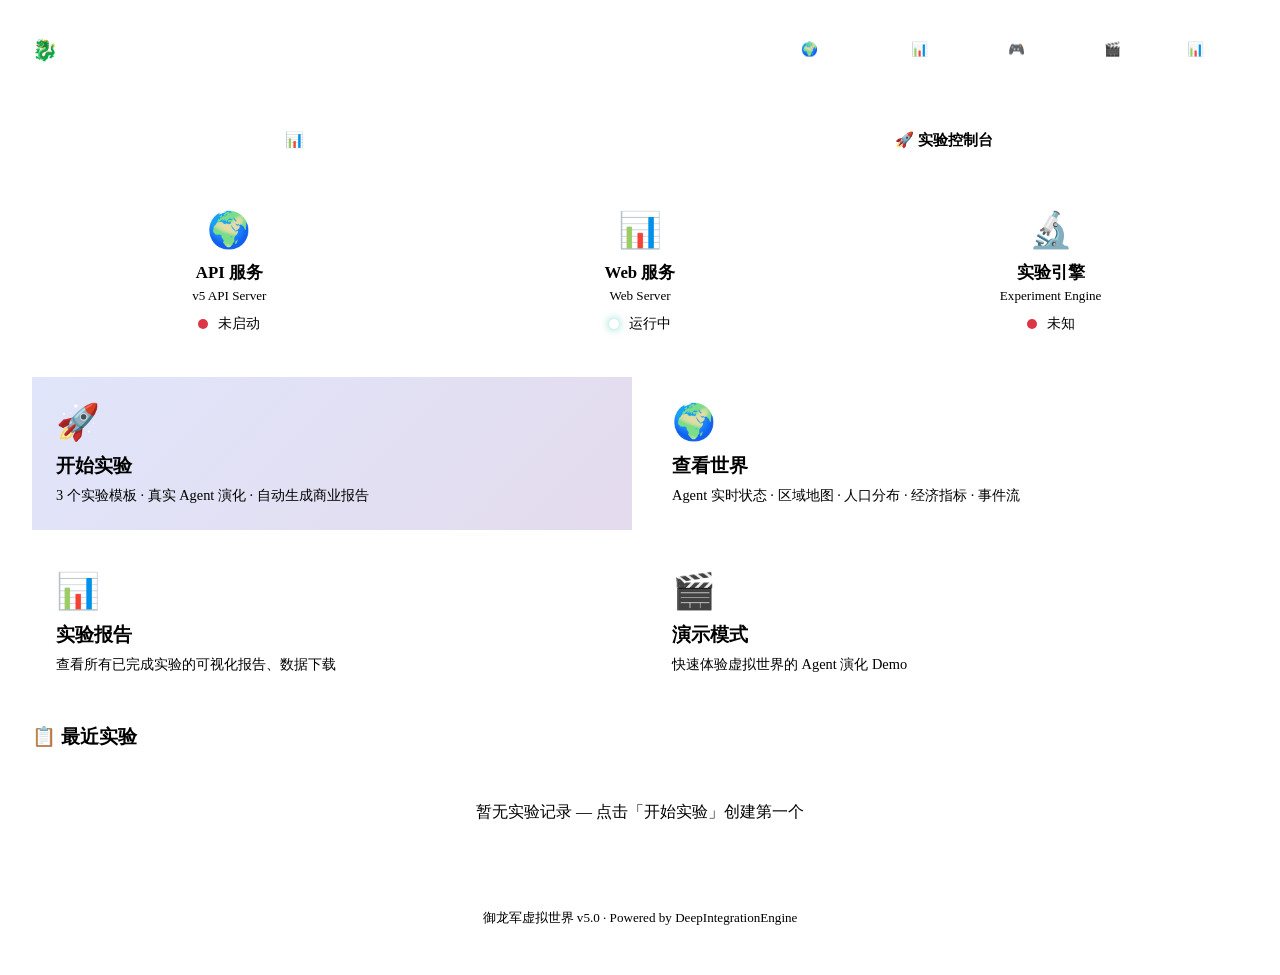
==== commit df7b7d09: "fix: 开源版完整性修复 - 裁剪实验模板为 3 个核心示例（经济危机/流行病/人口老龄化） - 修复模板列表 API 路径和认证问题 - 修复前端数据解析逻辑（data.data.template" ====
--- a/web/console.html
+++ b/web/console.html
@@ -1,6 +1,9 @@
 ﻿<!DOCTYPE html>
 <html lang="zh-CN">
 <head>
+<meta http-equiv="Cache-Control" content="no-cache, no-store, must-revalidate">
+<meta http-equiv="Pragma" content="no-cache">
+<meta http-equiv="Expires" content="0">
     <meta charset="UTF-8">
     <meta name="viewport" content="width=device-width, initial-scale=1.0">
     <title>御龙军虚拟世界 - 实验控制台 v5.0</title>
@@ -359,7 +362,7 @@
             <a class="nav-card primary" href="javascript:void(0)" onclick="switchView('experiment', document.querySelectorAll('.view-tab')[1])">
                 <div class="card-icon">🚀</div>
                 <div class="card-title">开始实验</div>
-                <div class="card-desc">24 个实验模板 · 6 大分类 · 真实 Agent 演化 · 自动生成商业报告</div>
+                <div class="card-desc">3 个实验模板 · 真实 Agent 演化 · 自动生成商业报告</div>
             </a>
             <a class="nav-card" href="/">
                 <div class="card-icon">🌍</div>
@@ -415,7 +418,7 @@
 
         <!-- STEP 1: 选择模板 -->
         <div class="c-panel" id="step1">
-            <h2>🎯 第 1 步：选择实验模板（24 个场景）</h2>
+            <h2>🎯 第 1 步：选择实验模板（3 个示例场景）</h2>
             <div class="filter-bar" id="filterBar"></div>
             <div class="template-grid" id="templateGrid"></div>
             <div class="actions">
@@ -557,6 +560,8 @@
 <script>
 // ---- 分类映射 ----
 const catMap = {
+    "economic": {"icon": "📊", "label": "经济"},
+
     "education": {"icon": "📚", "label": "教育"},
     "business": {"icon": "💼", "label": "商业"},
     "policy": {"icon": "🏛️", "label": "政策"},
@@ -567,6 +572,7 @@
 
 // ---- 模板预设文字 ----
 const PRESETS = {
+    'crisis_001': { desc: '模拟经济危机爆发后的失业率增长、贫富分化变化和社会影响', focus: '失业率、基尼系数、贫困率、平均收入下降', goals: '失业率控制在 10% 以内，基尼系数降至 0.45', risks: '经济衰退、社会动荡、失业率飙升' }, 'epidemic_001': { desc: '模拟传染病传播过程，评估不同防控措施的效果', focus: '感染率、死亡率、医疗资源负荷、经济损失', goals: '感染率控制在 30% 以内，死亡率降至 1% 以下', risks: '医疗挤兑、变异毒株、防控疲劳' }, 'aging_001': { desc: '研究老龄化社会对养老金系统、劳动力供给和经济增长的长期影响', focus: '抚养比、养老金可持续性、劳动力增长率、人均 GDP', goals: '养老金可持续性>80%，抚养比控制在 0.4', risks: '劳动力短缺、养老金缺口、经济增速放缓' },
     'biz_001': { desc: '我们计划推出一款新产品/服务，目标市场为[请填写目标人群]，定价约[X]元，主打[核心卖点]。', focus: '市场渗透率、用户增长率、客户满意度、利润率、复购率', goals: '上线6个月内获得[X]名付费用户，月营收突破[X]万元', risks: '竞品模仿、获客成本过高、用户留存不足' },
     'biz_002': { desc: '我们正在对比两种营销策略：[策略A] vs [策略B]，预算各[X]万元。', focus: '转化率、客户获取成本(CAC)、品牌知名度、ROI', goals: 'ROI达到3倍以上，单个获客成本控制在[X]元以内', risks: '预算浪费、渠道效果不达预期' },
     'biz_003': { desc: '公司正在进行[数字化转型/组织架构调整]，涉及[X]名员工。', focus: '员工满意度、离职率、生产率、变革接受度', goals: '变革后生产率提升20%，员工满意度>70分', risks: '员工抵触、关键人才流失' },
@@ -677,8 +683,8 @@
 // 实验控制台: 模板
 // ============================================================
 function loadTemplates() {
-    fetch('/api/v1/templates').then(r => r.json()).then(data => {
-        templates = data.templates || [];
+    fetch('/api/v1/experiments/templates').then(r => r.json()).then(data => {
+        templates = (data.data && data.data.templates) || data.templates || [];
         renderFilters();
         renderTemplates(templates);
     }).catch(() => {
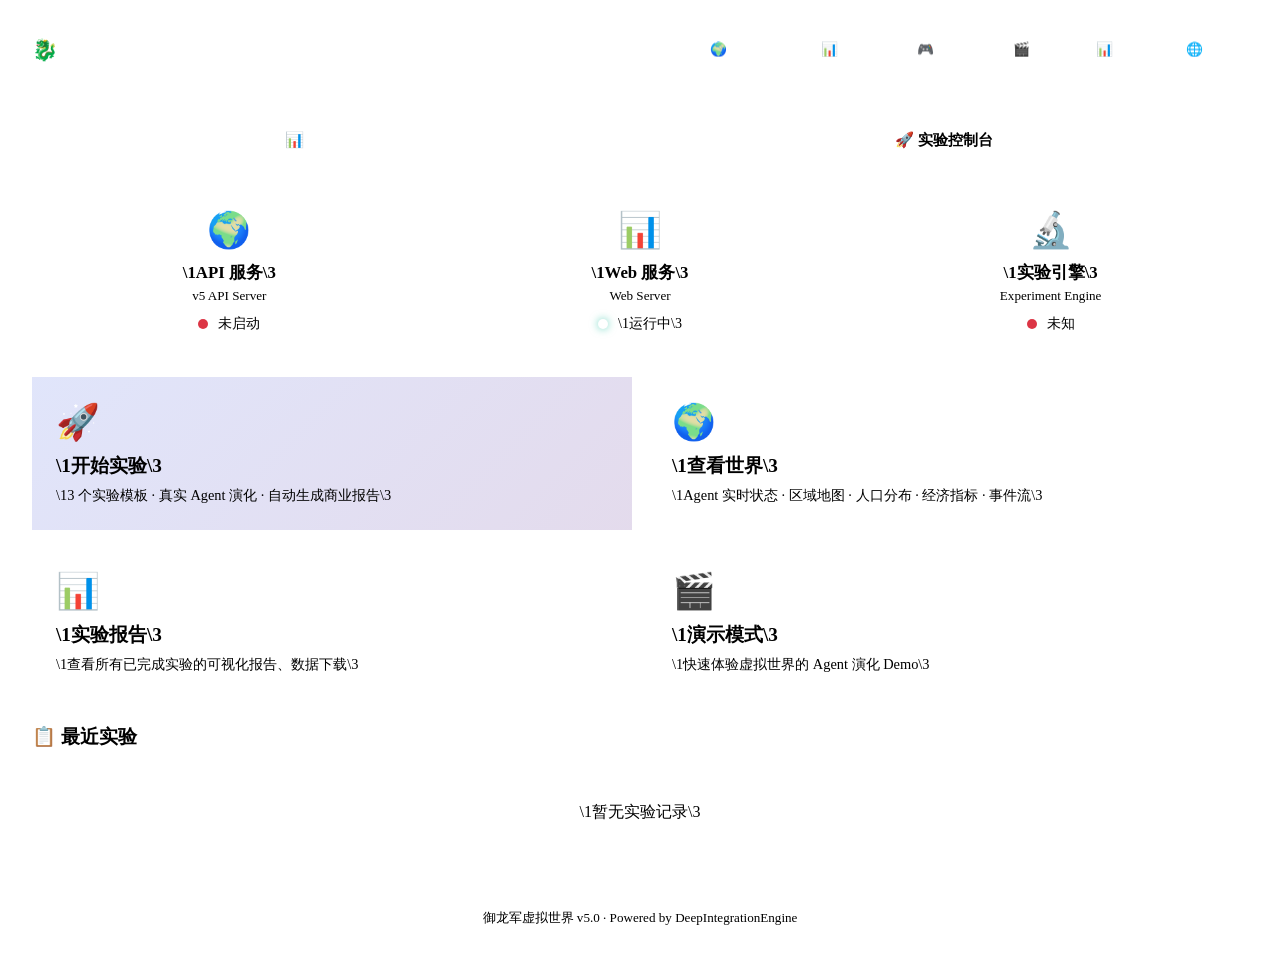
==== commit 776654b9: "fix: 移除财务系统警告 + 完善中英文切换 【修复】 - 财务系统初始化警告改为 debug 级别（开源版可选模块） - 添加条件检查避免 NoneType 错误  【新增】 - 中英文切换功能（" ====
--- a/web/console.html
+++ b/web/console.html
@@ -294,7 +294,86 @@
         .template-grid { grid-template-columns: 1fr; }
         .console-header { flex-direction: column; text-align: center; }
     }
-    </style>
+    
+    /* 锁定模板样式 - 增强版 */
+    .tpl-card.locked {
+        opacity: 0.4;
+        background: linear-gradient(135deg, #f5f5f5 0%, #e0e0e0 100%);
+        cursor: not-allowed;
+        position: relative;
+        overflow: hidden;
+        border: 2px solid #bdbdbd;
+        filter: grayscale(80%);
+    }
+    .tpl-card.locked::before {
+        content: '';
+        position: absolute;
+        top: -50%;
+        left: -50%;
+        width: 200%;
+        height: 200%;
+        background: repeating-linear-gradient(
+            45deg,
+            transparent,
+            transparent 10px,
+            rgba(0,0,0,0.03) 10px,
+            rgba(0,0,0,0.03) 20px
+        );
+        pointer-events: none;
+        z-index: 1;
+    }
+    .tpl-card.locked:hover {
+        transform: none !important;
+        box-shadow: 0 2px 8px rgba(0,0,0,0.1) !important;
+    }
+    .lock-overlay {
+        position: absolute;
+        top: 0;
+        left: 0;
+        right: 0;
+        bottom: 0;
+        background: linear-gradient(135deg, rgba(255,255,255,0.85) 0%, rgba(230,230,230,0.9) 100%);
+        display: flex;
+        flex-direction: column;
+        align-items: center;
+        justify-content: center;
+        z-index: 10;
+        backdrop-filter: blur(2px);
+    }
+    .lock-icon {
+        font-size: 72px;
+        margin-bottom: 12px;
+        filter: drop-shadow(0 2px 4px rgba(0,0,0,0.2));
+        animation: lockPulse 2s ease-in-out infinite;
+    }
+    @keyframes lockPulse {
+        0%, 100% { transform: scale(1); }
+        50% { transform: scale(1.1); }
+    }
+    .lock-reason {
+        font-size: 18px;
+        font-weight: 700;
+        color: #ff6b6b;
+        background: linear-gradient(135deg, #ff6b6b 0%, #ee5a5a 100%);
+        -webkit-background-clip: text;
+        -webkit-text-fill-color: transparent;
+        background-clip: text;
+        padding: 6px 16px;
+        border: 2px solid #ff6b6b;
+        border-radius: 20px;
+        background-color: rgba(255,107,107,0.1);
+        box-shadow: 0 2px 8px rgba(255,107,107,0.3);
+        letter-spacing: 1px;
+    }
+    .lock-reason::before {
+        content: '👑 ';
+    }
+    .lock-reason::after {
+        content: ' 👑';
+    }
+
+</style>
+    <script src="/js/i18n.js"></script>
 </head>
 <body>
 
@@ -304,11 +383,12 @@
 <div class="console-header">
     <h1>🐉 御龙军虚拟世界 · 实验控制台</h1>
     <nav class="nav-links" style="display:flex;gap:8px;align-items:center">
-        <a href="/" class="nav-btn">🌍 世界地图</a>
-        <a href="/dashboard" class="nav-btn">📊 仪表盘</a>
-        <a href="/console" class="nav-btn active">🎮 控制台</a>
-        <a href="/demo" class="nav-btn">🎬 演示</a>
-        <a href="/reports" class="nav-btn">📊 报告</a>
+        <a href="/" class="nav-btn" data-i18n="nav.worldMap">🌍 世界地图</a>
+        <a href="/dashboard" class="nav-btn" data-i18n="nav.dashboard">📊 仪表盘</a>
+        <a href="/console" class="nav-btn active" data-i18n="nav.console">🎮 控制台</a>
+        <a href="/demo" class="nav-btn" data-i18n="nav.demo">🎬 演示</a>
+        <a href="/reports" class="nav-btn" data-i18n="nav.reports">📊 报告</a>
+        <button id="langToggle" onclick="toggleLang()" style="margin-left:8px;padding:5px 12px;border-radius:6px;border:1px solid rgba(255,255,255,.25);background:rgba(255,255,255,.15);color:#fff;cursor:pointer;font-size:.85em">🌐 中文</button>
     </nav>
 </div>
 
@@ -330,7 +410,7 @@
         <div class="status-row">
             <div class="status-card">
                 <div class="icon">🌍</div>
-                <div class="name">API 服务</div>
+                <div class="name">\1API 服务\3</div>
                 <div class="port">v5 API Server</div>
                 <div>
                     <span class="status-dot" id="dotApi"></span>
@@ -339,16 +419,16 @@
             </div>
             <div class="status-card">
                 <div class="icon">📊</div>
-                <div class="name">Web 服务</div>
+                <div class="name">\1Web 服务\3</div>
                 <div class="port">Web Server</div>
                 <div>
                     <span class="status-dot online" id="dotWeb"></span>
-                    <span class="status-text" id="stWeb">运行中</span>
+                    <span class="status-text" id="stWeb">\1运行中\3</span>
                 </div>
             </div>
             <div class="status-card">
                 <div class="icon">🔬</div>
-                <div class="name">实验引擎</div>
+                <div class="name">\1实验引擎\3</div>
                 <div class="port">Experiment Engine</div>
                 <div>
                     <span class="status-dot" id="dotExp"></span>
@@ -361,23 +441,23 @@
         <div class="nav-grid">
             <a class="nav-card primary" href="javascript:void(0)" onclick="switchView('experiment', document.querySelectorAll('.view-tab')[1])">
                 <div class="card-icon">🚀</div>
-                <div class="card-title">开始实验</div>
-                <div class="card-desc">3 个实验模板 · 真实 Agent 演化 · 自动生成商业报告</div>
+                <div class="card-title">\1开始实验\3</div>
+                <div class="card-desc">\13 个实验模板 · 真实 Agent 演化 · 自动生成商业报告\3</div>
             </a>
             <a class="nav-card" href="/">
                 <div class="card-icon">🌍</div>
-                <div class="card-title">查看世界</div>
-                <div class="card-desc">Agent 实时状态 · 区域地图 · 人口分布 · 经济指标 · 事件流</div>
+                <div class="card-title">\1查看世界\3</div>
+                <div class="card-desc">\1Agent 实时状态 · 区域地图 · 人口分布 · 经济指标 · 事件流\3</div>
             </a>
             <a class="nav-card" href="/reports">
                 <div class="card-icon">📊</div>
-                <div class="card-title">实验报告</div>
-                <div class="card-desc">查看所有已完成实验的可视化报告、数据下载</div>
+                <div class="card-title">\1实验报告\3</div>
+                <div class="card-desc">\1查看所有已完成实验的可视化报告、数据下载\3</div>
             </a>
             <a class="nav-card" href="/demo">
                 <div class="card-icon">🎬</div>
-                <div class="card-title">演示模式</div>
-                <div class="card-desc">快速体验虚拟世界的 Agent 演化 Demo</div>
+                <div class="card-title">\1演示模式\3</div>
+                <div class="card-desc">\1快速体验虚拟世界的 Agent 演化 Demo\3</div>
             </a>
         </div>
 
@@ -385,7 +465,7 @@
         <div class="section-title">📋 最近实验</div>
         <div class="dash-panel">
             <div id="recentExps">
-                <div class="empty-text">暂无实验记录 — 点击「开始实验」创建第一个</div>
+                <div class="empty-text">\1暂无实验记录\3</div>
             </div>
         </div>
     </div>
@@ -657,7 +737,7 @@
         const list = (data.experiments || []).slice(-5).reverse();
         const el = document.getElementById('recentExps');
         if (list.length === 0) {
-            el.innerHTML = '<div class="empty-text">暂无实验记录 — 点击「开始实验」创建第一个</div>';
+            el.innerHTML = '<div class="empty-text">\1暂无实验记录\3</div>';
             return;
         }
         el.innerHTML = list.map(e => {
@@ -720,18 +800,28 @@
     grid.innerHTML = list.map(t => {
         const info = catMap[t.category] || { icon: '📁', label: t.category };
         const sel = selectedTemplate && selectedTemplate.template_id === t.template_id ? ' selected' : '';
-        return '<div class="tpl-card' + sel + '" onclick="selectTpl(\'' + t.template_id + '\', this)">' +
+        const locked = t.locked ? true : false;
+        const lockOverlay = locked ? '<div class="lock-overlay"><span class="lock-icon">🔒</span><span class="lock-reason">' + (t.lock_reason || '已锁定') + '</span></div>' : '';
+        const clickHandler = locked ? '' : 'onclick="selectTpl(\'' + t.template_id + '\', this)"';
+        const cardClass = 'tpl-card' + (locked ? ' locked' : '') + sel;
+        return '<div class="' + cardClass + '" ' + clickHandler + '>' +
             '<span class="cat-badge">' + info.icon + ' ' + info.label + '</span>' +
             '<div class="tpl-name">' + t.name + '</div>' +
             '<div class="tpl-desc">' + t.description + '</div>' +
             '<div class="tpl-meta">⏱️ ' + t.duration_months + '月 | 👥 推荐' + t.agent_count.toLocaleString() + ' Agent</div>' +
-            '<div class="tpl-metrics">📈 指标：' + t.key_metrics.join('、') + '</div>' +
+            '<div class="tpl-metrics">📈 指标：' + (t.key_metrics && t.key_metrics.length > 0 ? t.key_metrics.join('、') : '暂无') + '</div>' +
+            lockOverlay +
             '</div>';
     }).join('');
 }
 
 function selectTpl(id, el) {
-    selectedTemplate = templates.find(t => t.template_id === id);
+    const tpl = templates.find(t => t.template_id === id);
+    if (tpl && tpl.locked) {
+        alert('🔒 该模板为专业版功能，开源版暂不可用\n\n解锁方式：升级至专业版或使用 3 个免费核心模板');
+        return;
+    }
+    selectedTemplate = tpl;
     document.querySelectorAll('.tpl-card').forEach(c => c.classList.remove('selected'));
     if (el) el.classList.add('selected');
     document.getElementById('btnToStep2').disabled = false;
@@ -1100,5 +1190,12 @@
     setInterval(refreshHistory, 10000);
 });
 </script>
+<script>
+function toggleLang() {
+    const newLang = window.i18n.toggle();
+    const btn = document.getElementById('langToggle');
+    btn.textContent = newLang === 'zh' ? '🌐 中文' : '🌐 English';
+}
+</script>
 </body>
 </html>
